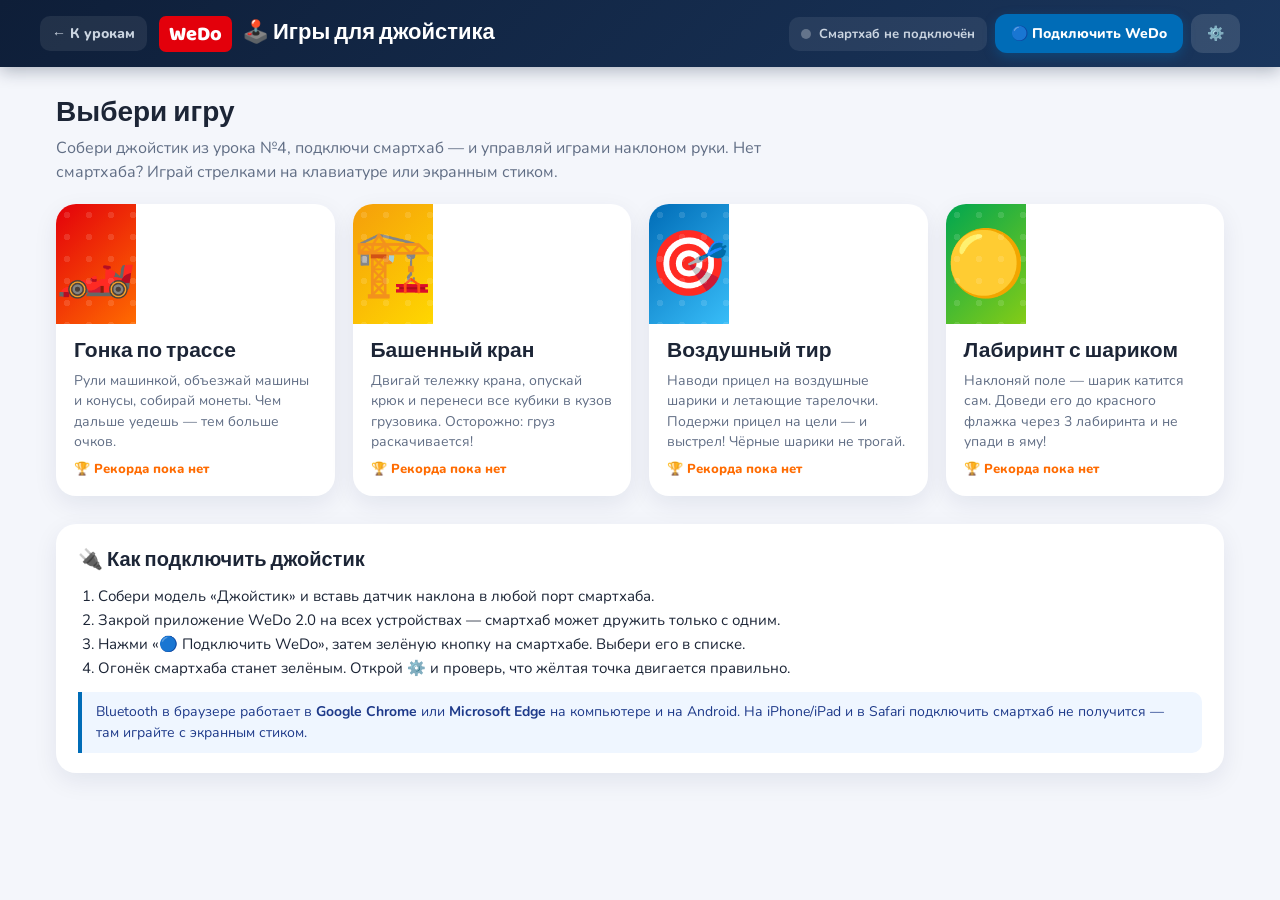
==== games/index.html @ 314e835f "Add joystick mini-games for lesson 4 Four canvas games controlled by the WeDo 2.0 tilt-sensor joysti" ====
<!DOCTYPE html>
<html lang="ru">
<head>
<meta charset="UTF-8">
<meta name="viewport" content="width=device-width, initial-scale=1.0">
<title>Мини-игры для джойстика — LEGO WeDo 2.0</title>
<link href="https://fonts.googleapis.com/css2?family=Nunito:wght@400;600;700;800;900&family=Baloo+2:wght@700;800&display=swap" rel="stylesheet">
<style>
  :root {
    --red: #E3000B; --yellow: #FFD700; --blue: #006CB7; --green: #00A650;
    --orange: #FF6B00; --navy: #0E1E38; --navy2: #1A365D;
    --bg: #F4F6FB; --card: #FFFFFF; --text: #1C2536; --muted: #616E85;
    --shadow: 0 8px 24px rgba(0, 30, 80, 0.08);
  }
  * { box-sizing: border-box; margin: 0; padding: 0; }
  body {
    font-family: 'Nunito', sans-serif; background: var(--bg); color: var(--text);
    -webkit-font-smoothing: antialiased; min-height: 100vh;
  }
  button { font-family: inherit; cursor: pointer; }

  /* ── Верхняя панель ── */
  .topbar {
    background: linear-gradient(135deg, var(--navy) 0%, var(--navy2) 100%);
    color: #fff; padding: 14px 16px; position: sticky; top: 0; z-index: 20;
    box-shadow: 0 4px 16px rgba(14,30,56,0.3);
  }
  .topbar-inner {
    max-width: 1200px; margin: 0 auto; display: flex; align-items: center;
    gap: 12px; flex-wrap: wrap;
  }
  .back-link {
    color: #CBD5E1; text-decoration: none; font-weight: 800; font-size: 14px;
    padding: 8px 12px; border-radius: 10px; background: rgba(255,255,255,0.08);
  }
  .back-link:hover { background: rgba(255,255,255,0.16); color: #fff; }
  .brand { display: flex; align-items: center; gap: 10px; margin-right: auto; }
  .logo {
    background: var(--red); font-family: 'Baloo 2', sans-serif; font-weight: 800;
    font-size: 20px; padding: 2px 10px; border-radius: 7px;
  }
  .brand h1 { font-family: 'Baloo 2', sans-serif; font-size: 22px; line-height: 1.1; }

  .conn { display: flex; align-items: center; gap: 8px; flex-wrap: wrap; }
  .conn-status {
    display: flex; align-items: center; gap: 8px; font-size: 13px; font-weight: 700;
    color: #CBD5E1; background: rgba(255,255,255,0.08); padding: 8px 12px; border-radius: 10px;
  }
  .dot { width: 10px; height: 10px; border-radius: 50%; background: #64748B; flex: none; }
  .dot.on { background: #22C55E; box-shadow: 0 0 8px #22C55E; }
  .dot.wait { background: var(--yellow); }
  .btn {
    border: none; border-radius: 12px; padding: 10px 16px; font-weight: 800; font-size: 14px;
    color: #fff; background: var(--blue); box-shadow: 0 4px 12px rgba(0,108,183,0.35);
    transition: transform .15s, filter .15s;
  }
  .btn:hover { transform: translateY(-1px); filter: brightness(1.1); }
  .btn.ghost { background: rgba(255,255,255,0.12); box-shadow: none; }
  .btn.green { background: var(--green); box-shadow: 0 4px 12px rgba(0,166,80,0.35); }
  .btn.red { background: var(--red); box-shadow: 0 4px 12px rgba(227,0,11,0.3); }
  .btn:disabled { opacity: .5; cursor: default; transform: none; }

  /* ── Настройки джойстика ── */
  .settings {
    display: none; max-width: 1200px; margin: 12px auto 0; background: rgba(255,255,255,0.06);
    border-radius: 14px; padding: 14px; gap: 18px; align-items: center; flex-wrap: wrap;
  }
  .settings.open { display: flex; }
  .tilt-view {
    width: 96px; height: 96px; border-radius: 50%; background: rgba(255,255,255,0.1);
    position: relative; flex: none; border: 2px solid rgba(255,255,255,0.2);
  }
  .tilt-view::before, .tilt-view::after {
    content: ''; position: absolute; background: rgba(255,255,255,0.15);
  }
  .tilt-view::before { left: 50%; top: 8px; bottom: 8px; width: 2px; margin-left: -1px; }
  .tilt-view::after { top: 50%; left: 8px; right: 8px; height: 2px; margin-top: -1px; }
  .tilt-dot {
    position: absolute; width: 18px; height: 18px; border-radius: 50%; background: var(--yellow);
    left: 50%; top: 50%; margin: -9px 0 0 -9px; box-shadow: 0 0 10px rgba(255,215,0,0.7); z-index: 1;
  }
  .settings-col { display: flex; flex-direction: column; gap: 8px; font-size: 14px; color: #E2E8F0; }
  .settings-col label { display: flex; align-items: center; gap: 8px; font-weight: 700; cursor: pointer; }
  .settings-col input { width: 18px; height: 18px; accent-color: var(--yellow); }
  .raw { font-family: ui-monospace, Menlo, monospace; font-size: 13px; color: #94A3B8; }
  .hint { font-size: 13px; color: #94A3B8; max-width: 380px; line-height: 1.4; }

  /* ── Меню игр ── */
  main { max-width: 1200px; margin: 0 auto; padding: 24px 16px 60px; }
  .intro { margin-bottom: 20px; }
  .intro h2 { font-family: 'Baloo 2', sans-serif; font-size: 28px; }
  .intro p { color: var(--muted); font-size: 16px; max-width: 760px; line-height: 1.5; }
  .games-grid {
    display: grid; grid-template-columns: repeat(auto-fill, minmax(250px, 1fr)); gap: 18px;
  }
  .game-card {
    background: var(--card); border-radius: 20px; box-shadow: var(--shadow); overflow: hidden;
    cursor: pointer; transition: transform .2s, box-shadow .2s; border: none; text-align: left;
    display: flex; flex-direction: column; color: inherit; font: inherit;
  }
  .game-card:hover { transform: translateY(-4px); box-shadow: 0 16px 36px rgba(0,30,80,0.15); }
  .game-card .art {
    height: 120px; display: flex; align-items: center; justify-content: center; font-size: 64px;
    position: relative;
  }
  .game-card .art::after {
    content: ''; position: absolute; inset: 0; opacity: .12;
    background-image: radial-gradient(#fff 3px, transparent 3px); background-size: 22px 22px;
  }
  .game-card .body { padding: 16px 18px 18px; display: flex; flex-direction: column; gap: 8px; flex: 1; }
  .game-card h3 { font-family: 'Baloo 2', sans-serif; font-size: 21px; line-height: 1.1; }
  .game-card p { color: var(--muted); font-size: 14px; line-height: 1.45; flex: 1; }
  .game-card .best { font-size: 13px; font-weight: 800; color: var(--orange); }

  .howto {
    margin-top: 28px; background: var(--card); border-radius: 20px; padding: 20px 22px;
    box-shadow: var(--shadow);
  }
  .howto h3 { font-family: 'Baloo 2', sans-serif; font-size: 20px; margin-bottom: 8px; }
  .howto ol { padding-left: 20px; color: var(--text); line-height: 1.6; font-size: 15px; }
  .howto .note {
    margin-top: 12px; background: #EFF6FF; border-left: 4px solid var(--blue); padding: 10px 14px;
    border-radius: 0 10px 10px 0; font-size: 14px; color: #1E3A8A; line-height: 1.45;
  }

  /* ── Экран игры ── */
  .play { display: none; }
  .play.active { display: block; }
  .menu.hidden { display: none; }
  .play-head { display: flex; align-items: center; gap: 12px; margin-bottom: 14px; flex-wrap: wrap; }
  .play-head h2 { font-family: 'Baloo 2', sans-serif; font-size: 26px; margin-right: auto; }
  .btn.light { background: #fff; color: var(--text); box-shadow: var(--shadow); }
  .stage-wrap { display: grid; grid-template-columns: 1fr 240px; gap: 18px; align-items: start; }
  .stage {
    background: var(--navy); border-radius: 20px; overflow: hidden; box-shadow: var(--shadow);
    position: relative; aspect-ratio: 8 / 5;
  }
  canvas { display: block; width: 100%; height: 100%; touch-action: none; }
  .side { display: flex; flex-direction: column; gap: 14px; }
  .side-card { background: var(--card); border-radius: 18px; padding: 16px; box-shadow: var(--shadow); }
  .side-card h4 { font-size: 15px; font-weight: 900; margin-bottom: 8px; }
  .side-card ul { padding-left: 18px; font-size: 14px; line-height: 1.5; color: var(--muted); }
  .stick-base {
    width: 150px; height: 150px; border-radius: 50%; margin: 4px auto 0;
    background: radial-gradient(circle, #E2E8F0 0%, #CBD5E1 100%); position: relative;
    touch-action: none; user-select: none; box-shadow: inset 0 4px 10px rgba(0,0,0,0.15);
  }
  .stick-knob {
    position: absolute; left: 50%; top: 50%; width: 64px; height: 64px; margin: -32px 0 0 -32px;
    border-radius: 50%; background: radial-gradient(circle at 35% 30%, #FF4D55, var(--red));
    box-shadow: 0 6px 14px rgba(227,0,11,0.4); pointer-events: none;
  }
  .stick-label { text-align: center; font-size: 12px; color: var(--muted); margin-top: 8px; }

  @media (max-width: 860px) {
    .stage-wrap { grid-template-columns: 1fr; }
    .side { flex-direction: row; flex-wrap: wrap; }
    .side-card { flex: 1 1 220px; }
    .brand h1 { font-size: 18px; }
  }
</style>
</head>
<body>

<div class="topbar">
  <div class="topbar-inner">
    <a class="back-link" href="../index.html">← К урокам</a>
    <div class="brand">
      <span class="logo">WeDo</span>
      <h1>🕹️ Игры для джойстика</h1>
    </div>
    <div class="conn">
      <div class="conn-status"><span class="dot" id="connDot"></span><span id="connText">Смартхаб не подключён</span></div>
      <button class="btn" id="connectBtn">🔵 Подключить WeDo</button>
      <button class="btn ghost" id="settingsBtn" title="Настройка джойстика">⚙️</button>
    </div>
  </div>
  <div class="settings" id="settings">
    <div class="tilt-view"><div class="tilt-dot" id="tiltDot"></div></div>
    <div class="settings-col">
      <button class="btn green" id="calibrateBtn">⚖️ Сейчас ровно</button>
      <div class="raw" id="rawText">датчик: —</div>
    </div>
    <div class="settings-col">
      <label><input type="checkbox" id="optSwap"> Поменять оси местами</label>
      <label><input type="checkbox" id="optInvX"> Перевернуть влево ↔ вправо</label>
      <label><input type="checkbox" id="optInvY"> Перевернуть вперёд ↕ назад</label>
    </div>
    <div class="hint">
      Наклони джойстик и смотри на жёлтую точку. Наклон вперёд должен вести точку вверх,
      вправо — вправо. Если точка убегает не туда — поставь галочки. Держи джойстик ровно и нажми «Сейчас ровно».
    </div>
  </div>
</div>

<main>
  <section class="menu" id="menu">
    <div class="intro">
      <h2>Выбери игру</h2>
      <p>Собери джойстик из урока №4, подключи смартхаб — и управляй играми наклоном руки.
        Нет смартхаба? Играй стрелками на клавиатуре или экранным стиком.</p>
    </div>
    <div class="games-grid" id="gamesGrid"></div>

    <div class="howto">
      <h3>🔌 Как подключить джойстик</h3>
      <ol>
        <li>Собери модель «Джойстик» и вставь датчик наклона в любой порт смартхаба.</li>
        <li>Закрой приложение WeDo 2.0 на всех устройствах — смартхаб может дружить только с одним.</li>
        <li>Нажми «🔵 Подключить WeDo», затем зелёную кнопку на смартхабе. Выбери его в списке.</li>
        <li>Огонёк смартхаба станет зелёным. Открой ⚙️ и проверь, что жёлтая точка двигается правильно.</li>
      </ol>
      <div class="note">
        Bluetooth в браузере работает в <b>Google Chrome</b> или <b>Microsoft Edge</b> на компьютере и на Android.
        На iPhone/iPad и в Safari подключить смартхаб не получится — там играйте с экранным стиком.
      </div>
    </div>
  </section>

  <section class="play" id="play">
    <div class="play-head">
      <button class="btn light" id="backBtn">← Все игры</button>
      <h2 id="playTitle"></h2>
      <button class="btn red" id="restartBtn">↻ Заново</button>
    </div>
    <div class="stage-wrap">
      <div class="stage"><canvas id="canvas" width="800" height="500"></canvas></div>
      <div class="side">
        <div class="side-card">
          <h4>Как играть</h4>
          <ul id="playHowto"></ul>
        </div>
        <div class="side-card">
          <h4>Экранный стик</h4>
          <div class="stick-base" id="stickBase"><div class="stick-knob" id="stickKnob"></div></div>
          <div class="stick-label">или стрелки ← ↑ → ↓ на клавиатуре</div>
        </div>
      </div>
    </div>
  </section>
</main>

<script src="joystick.js"></script>
<script src="engine.js"></script>
<script src="game-race.js"></script>
<script src="game-crane.js"></script>
<script src="game-shooting.js"></script>
<script src="game-maze.js"></script>
<script src="app.js"></script>
</body>
</html>
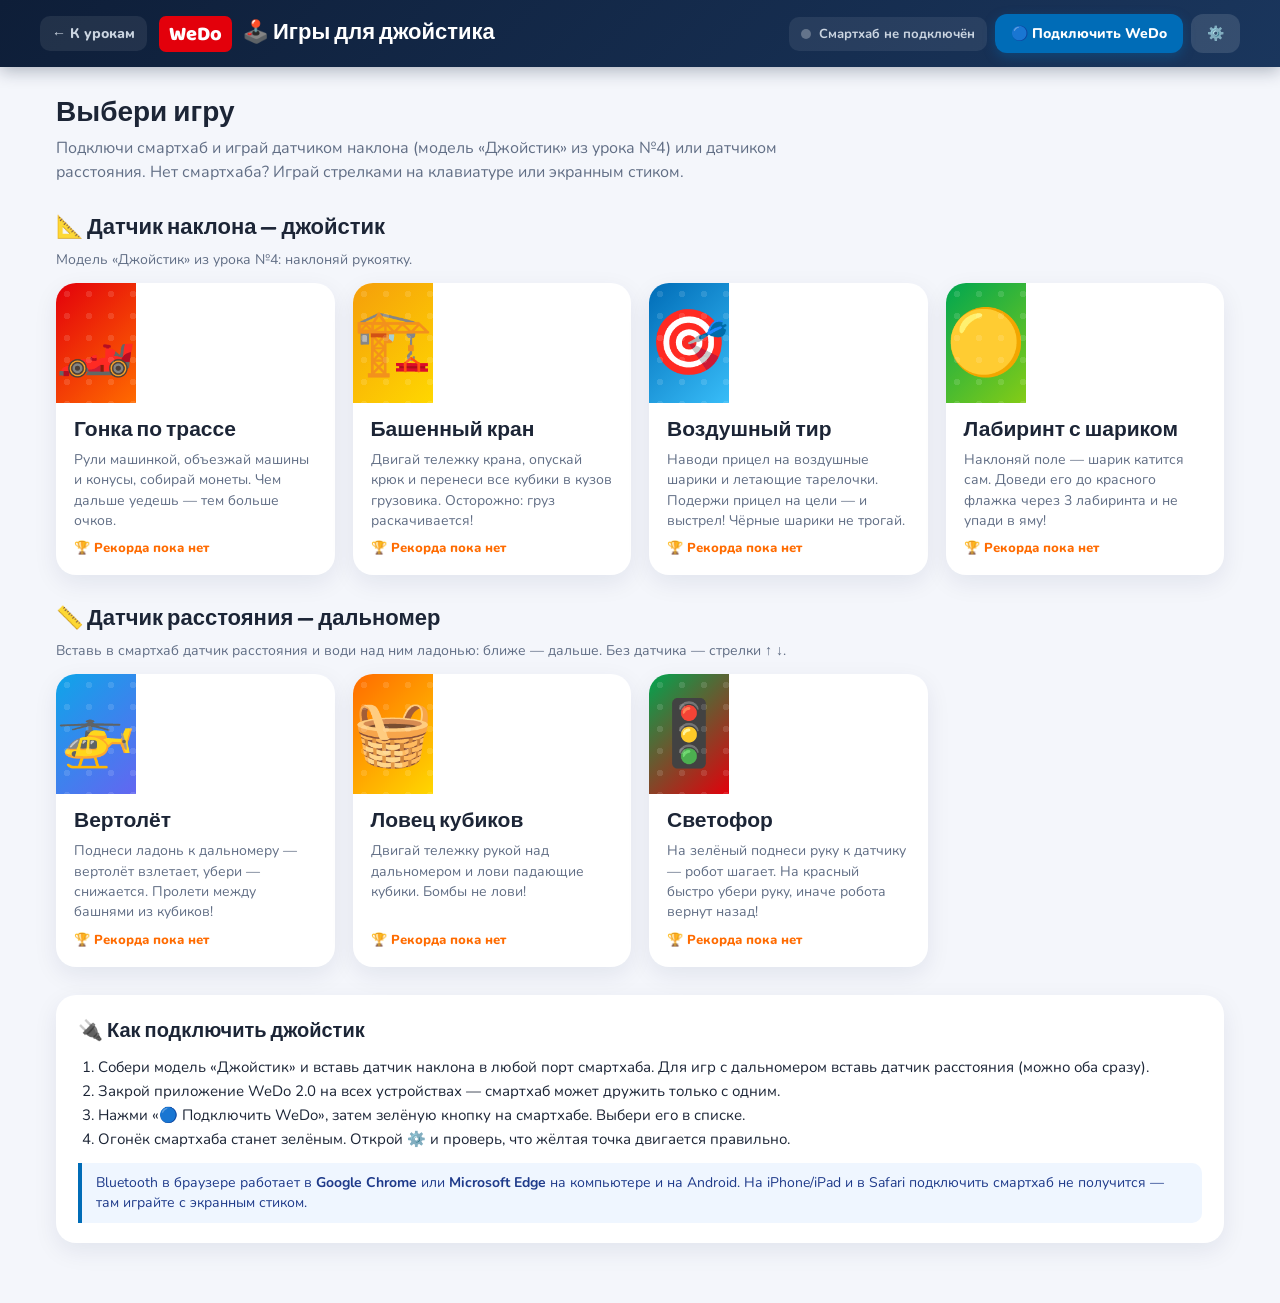
==== commit 477fab44: "Fix WeDo motor command and add distance-sensor games - shared/wedo.js: motor output command used a w" ====
--- a/games/index.html
+++ b/games/index.html
@@ -82,6 +82,14 @@
   .settings-col { display: flex; flex-direction: column; gap: 8px; font-size: 14px; color: #E2E8F0; }
   .settings-col label { display: flex; align-items: center; gap: 8px; font-weight: 700; cursor: pointer; }
   .settings-col input { width: 18px; height: 18px; accent-color: var(--yellow); }
+  .dist-bar {
+    width: 220px; height: 16px; border-radius: 8px; background: rgba(255,255,255,0.12); overflow: hidden;
+  }
+  .dist-fill { height: 100%; width: 0; background: linear-gradient(90deg, #22C55E, var(--yellow)); border-radius: 8px; }
+  .section-title {
+    font-family: 'Baloo 2', sans-serif; font-size: 22px; margin: 26px 0 4px; display: flex; align-items: center; gap: 10px;
+  }
+  .section-sub { color: var(--muted); font-size: 14px; margin-bottom: 14px; }
   .raw { font-family: ui-monospace, Menlo, monospace; font-size: 13px; color: #94A3B8; }
   .hint { font-size: 13px; color: #94A3B8; max-width: 380px; line-height: 1.4; }
 
@@ -186,7 +194,17 @@
       <label><input type="checkbox" id="optInvX"> Перевернуть влево ↔ вправо</label>
       <label><input type="checkbox" id="optInvY"> Перевернуть вперёд ↕ назад</label>
     </div>
+    <div class="settings-col">
+      <div class="dist-bar"><div class="dist-fill" id="distFill"></div></div>
+      <div style="display:flex; gap:8px; flex-wrap:wrap">
+        <button class="btn green" id="distNearBtn">✋ Рука близко</button>
+        <button class="btn ghost" id="distFarBtn">🌫 Рука далеко</button>
+      </div>
+      <div class="raw" id="distRaw">дальномер: —</div>
+    </div>
     <div class="hint">
+      Дальномер: поднеси ладонь вплотную — нажми «Рука близко», убери подальше — «Рука далеко».
+      Полоска должна заполняться, когда рука приближается.<br><br>
       Наклони джойстик и смотри на жёлтую точку. Наклон вперёд должен вести точку вверх,
       вправо — вправо. Если точка убегает не туда — поставь галочки. Держи джойстик ровно и нажми «Сейчас ровно».
     </div>
@@ -197,15 +215,21 @@
   <section class="menu" id="menu">
     <div class="intro">
       <h2>Выбери игру</h2>
-      <p>Собери джойстик из урока №4, подключи смартхаб — и управляй играми наклоном руки.
+      <p>Подключи смартхаб и играй датчиком наклона (модель «Джойстик» из урока №4) или датчиком расстояния.
         Нет смартхаба? Играй стрелками на клавиатуре или экранным стиком.</p>
     </div>
+    <h3 class="section-title">📐 Датчик наклона — джойстик</h3>
+    <p class="section-sub">Модель «Джойстик» из урока №4: наклоняй рукоятку.</p>
     <div class="games-grid" id="gamesGrid"></div>
+
+    <h3 class="section-title">📏 Датчик расстояния — дальномер</h3>
+    <p class="section-sub">Вставь в смартхаб датчик расстояния и води над ним ладонью: ближе — дальше. Без датчика — стрелки ↑ ↓.</p>
+    <div class="games-grid" id="gamesGridDist"></div>
 
     <div class="howto">
       <h3>🔌 Как подключить джойстик</h3>
       <ol>
-        <li>Собери модель «Джойстик» и вставь датчик наклона в любой порт смартхаба.</li>
+        <li>Собери модель «Джойстик» и вставь датчик наклона в любой порт смартхаба. Для игр с дальномером вставь датчик расстояния (можно оба сразу).</li>
         <li>Закрой приложение WeDo 2.0 на всех устройствах — смартхаб может дружить только с одним.</li>
         <li>Нажми «🔵 Подключить WeDo», затем зелёную кнопку на смартхабе. Выбери его в списке.</li>
         <li>Огонёк смартхаба станет зелёным. Открой ⚙️ и проверь, что жёлтая точка двигается правильно.</li>
@@ -240,12 +264,16 @@
   </section>
 </main>
 
-<script src="joystick.js"></script>
-<script src="engine.js"></script>
-<script src="game-race.js"></script>
-<script src="game-crane.js"></script>
-<script src="game-shooting.js"></script>
-<script src="game-maze.js"></script>
-<script src="app.js"></script>
+<script src="../shared/wedo.js?v=4"></script>
+<script src="joystick.js?v=4"></script>
+<script src="engine.js?v=4"></script>
+<script src="game-race.js?v=4"></script>
+<script src="game-crane.js?v=4"></script>
+<script src="game-shooting.js?v=4"></script>
+<script src="game-maze.js?v=4"></script>
+<script src="game-heli.js?v=4"></script>
+<script src="game-catch.js?v=4"></script>
+<script src="game-lights.js?v=4"></script>
+<script src="app.js?v=4"></script>
 </body>
 </html>
